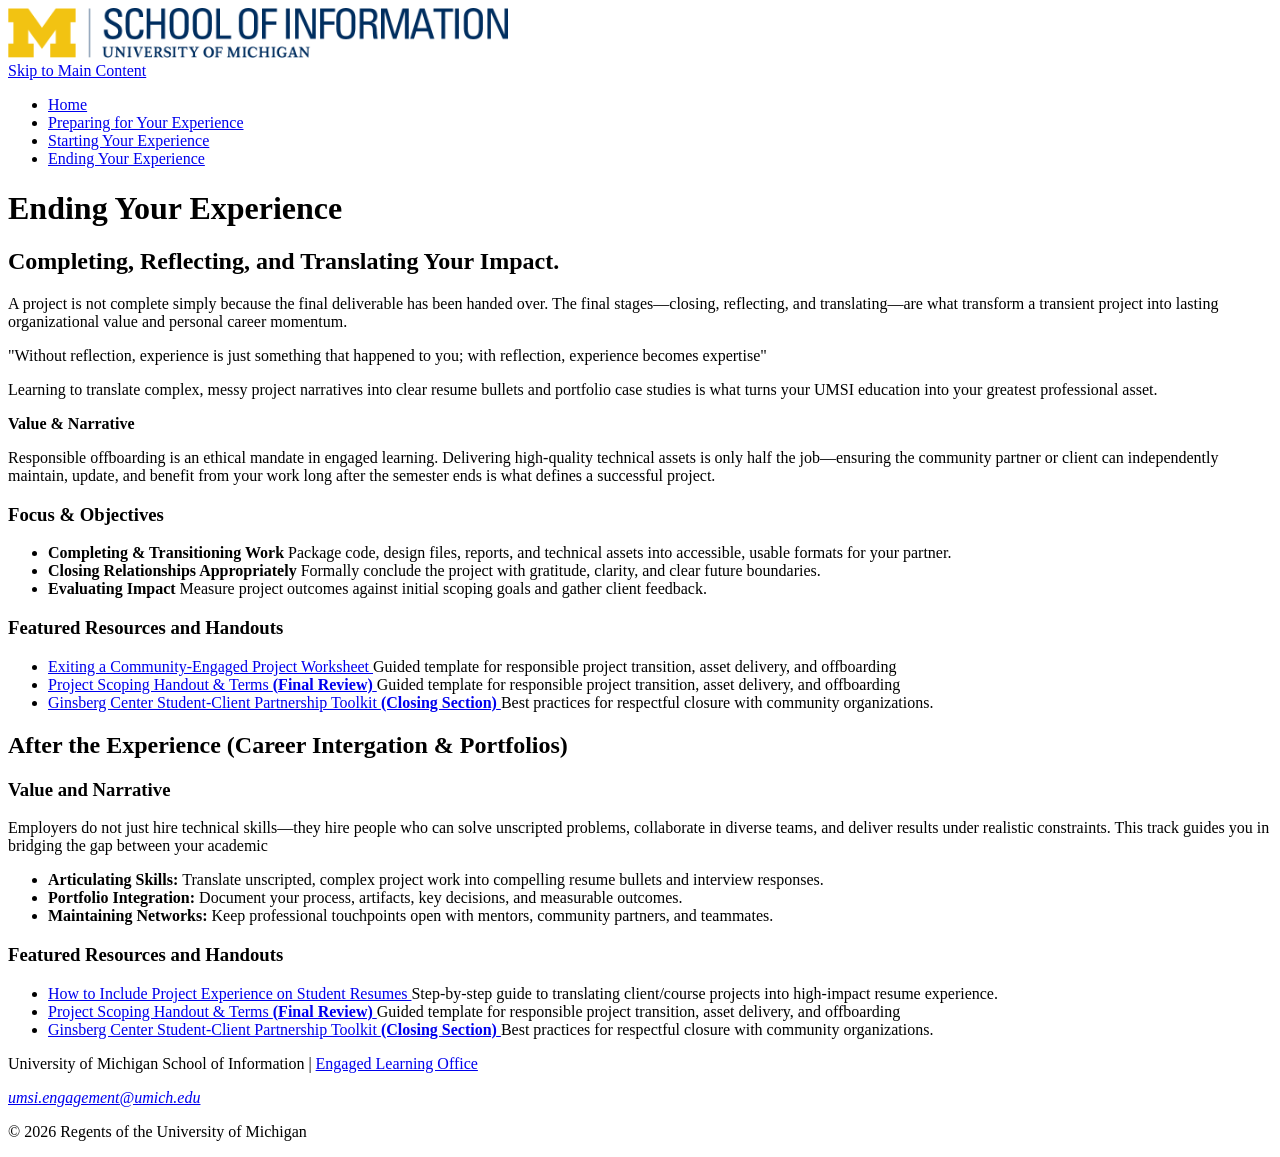
==== concluding.html @ faad4a5b "Add files via upload" ====
<!DOCTYPE html>
<html lang="en">
<head>
    <meta charset="UTF-8">
    <meta name="viewport" content="width=device-width, initial-scale=1.0">
    <title>Engaged Learning Resources | UMSI</title>
</head>

<body>
    <header>
        <img src="images/umsi_logo.png" alt="University of Michigan School of Information Logo" width="500">
        <nav>
            <a href="#main">Skip to Main Content</a>
            <ul>
                <li><a href="index.html">Home</a></li>
                <li><a href="prep.html">Preparing for Your Experience</a></li>
                <li><a href="start.html">Starting Your Experience</a></li>
                <li><a href="concluding.html">Ending Your Experience</a></li>
            </ul>
        </nav>
        <h1>Ending Your Experience</h1>
    </header>

    <main id="main">
        <section>
            <h2>Completing, Reflecting, and Translating Your Impact.</h2>
            <p>
                A project is not complete simply because the final deliverable has been handed over.
                The final stages—closing, reflecting, and translating—are what transform a transient project
                into lasting organizational value and personal career momentum.
            </p>
            <p>
                "Without reflection, experience is just something that happened to you;
                with reflection, experience becomes expertise"
            </p>
            <p>
                 Learning to translate complex, messy project narratives into clear resume bullets
                and portfolio case studies
                is what turns your UMSI education into your greatest professional asset.
            </p>

              <!--   <iframe width="560" height="315" src="https://www.youtube.com/embed/xrPzUm0KqUE" title="School of Information Video" frameborder="0" ></iframe>
      Note: this iframe might cause an Axe ARIA error - that's not on you that's on YouTube! -->
        </section>
<div class = "different_tracks">
        <section id = "Track_A" class = "track_boxes">
            <p> <strong> Value & Narrative </strong></p>

            <p>
                Responsible offboarding is an ethical mandate in engaged learning.
                Delivering high-quality technical assets is only half the job—ensuring
                the community partner or client can independently maintain, update, and
                benefit from your work long after the semester ends is what defines a successful project.
            </p>

            <h3> Focus  & Objectives </h3>
                <ul>

                    <li> <strong>Completing & Transitioning Work</strong>
                        Package code, design files, reports, and technical assets into accessible, usable formats for your partner.
                    </li>
                    <li> <strong>Closing Relationships Appropriately</strong>
                        Formally conclude the project with gratitude, clarity, and clear future boundaries.
                    </li>
                    <li> <strong>Evaluating Impact</strong>
                        Measure project outcomes against initial scoping goals and gather client feedback.
                    </li>
                </ul>
            <h3>Featured Resources and Handouts</h3>

            <ul>
                <li> <a href = "https://docs.google.com/document/d/1-gfg_EZ3T8pa3T0a130Qvtpl1bYoLOVEHSNpGHcJtFA/edit?usp=drive_link">
                    Exiting a Community-Engaged Project Worksheet </a>
                    Guided template for responsible project transition, asset delivery, and offboarding
                </li>

                 <li> <a href = "https://docs.google.com/document/d/1TrEDolwmOIlXgYgAP9VvlOGoYOwFfe6KxzZOgZSVYVw/edit?usp=drive_link">
                    Project Scoping Handout & Terms <strong> (Final Review)</strong> </a>
                    Guided template for responsible project transition, asset delivery, and offboarding
                </li>


                    <li> <a href = "https://ginsberg.umich.edu/article/campus-community-partnerships-toolkit">
                    Ginsberg Center Student-Client Partnership Toolkit <strong> (Closing Section)</strong> </a>
                    Best practices for respectful closure with community organizations.
                </li>
            </ul>
        </section>
        <section id = "Track_B" class = "track_boxes">
            <!-- Can plan to separate Track A and Track B in two separate containers next to one another,
            might change and make these two sections in a single div containers-->
            <h2>After the Experience (Career Intergation & Portfolios) </h2>
            <h3> Value and Narrative</h3>
            <p>
            Employers do not just hire technical
                skills—they hire people who can solve unscripted problems,
                collaborate in diverse teams, and deliver results under realistic constraints.
                This track guides you in bridging the gap between your academic
            </p>
              <ul>
                <li><strong> Articulating Skills: </strong>
                    Translate unscripted, complex project work into compelling resume bullets and interview responses.
                </li>
                <li><strong>Portfolio Integration:</strong>
                    Document your process, artifacts, key decisions, and measurable outcomes.
                </li>
                  <li> <strong>Maintaining Networks:</strong>
                      Keep professional touchpoints open with mentors, community partners, and teammates.
                  </li>
            </ul>

            <h3>Featured Resources and Handouts</h3>

            <ul>
                <li> <a href = "https://docs.google.com/document/d/1mjyX6jgqXFrY7SFYaA3J2cTh1ZnHH0FKF5aUKfXzXKo/edit?tab=t.0">
                    How to Include Project Experience on Student Resumes </a>
                    Step-by-step guide to translating client/course projects into high-impact resume experience.
                </li>

                 <li> <a href = "https://docs.google.com/document/d/1TrEDolwmOIlXgYgAP9VvlOGoYOwFfe6KxzZOgZSVYVw/edit?usp=drive_link">
                    Project Scoping Handout & Terms <strong> (Final Review)</strong> </a>
                    Guided template for responsible project transition, asset delivery, and offboarding
                </li>


                    <li> <a href = "https://ginsberg.umich.edu/article/campus-community-partnerships-toolkit">
                    Ginsberg Center Student-Client Partnership Toolkit <strong> (Closing Section)</strong> </a>
                    Best practices for respectful closure with community organizations.
                </li>
            </ul>


        </section>
 </div>
         <section id="faculty_hot_link">
        </section>
    </main>

<footer>
      <div class = "footer-contaner">
      </div>
        <p>University of Michigan School of Information | <a href="https://www.si.umich.edu/programs/engaged-learning/about-engaged-learning-office">Engaged Learning Office </a></p>
      <address>
        <a href="mailto:umsi.engagement@umich.edu">umsi.engagement@umich.edu</a>
      </address>
      <p>&copy; 2026 Regents of the University of Michigan</p>


    </footer>
</body>
</html>
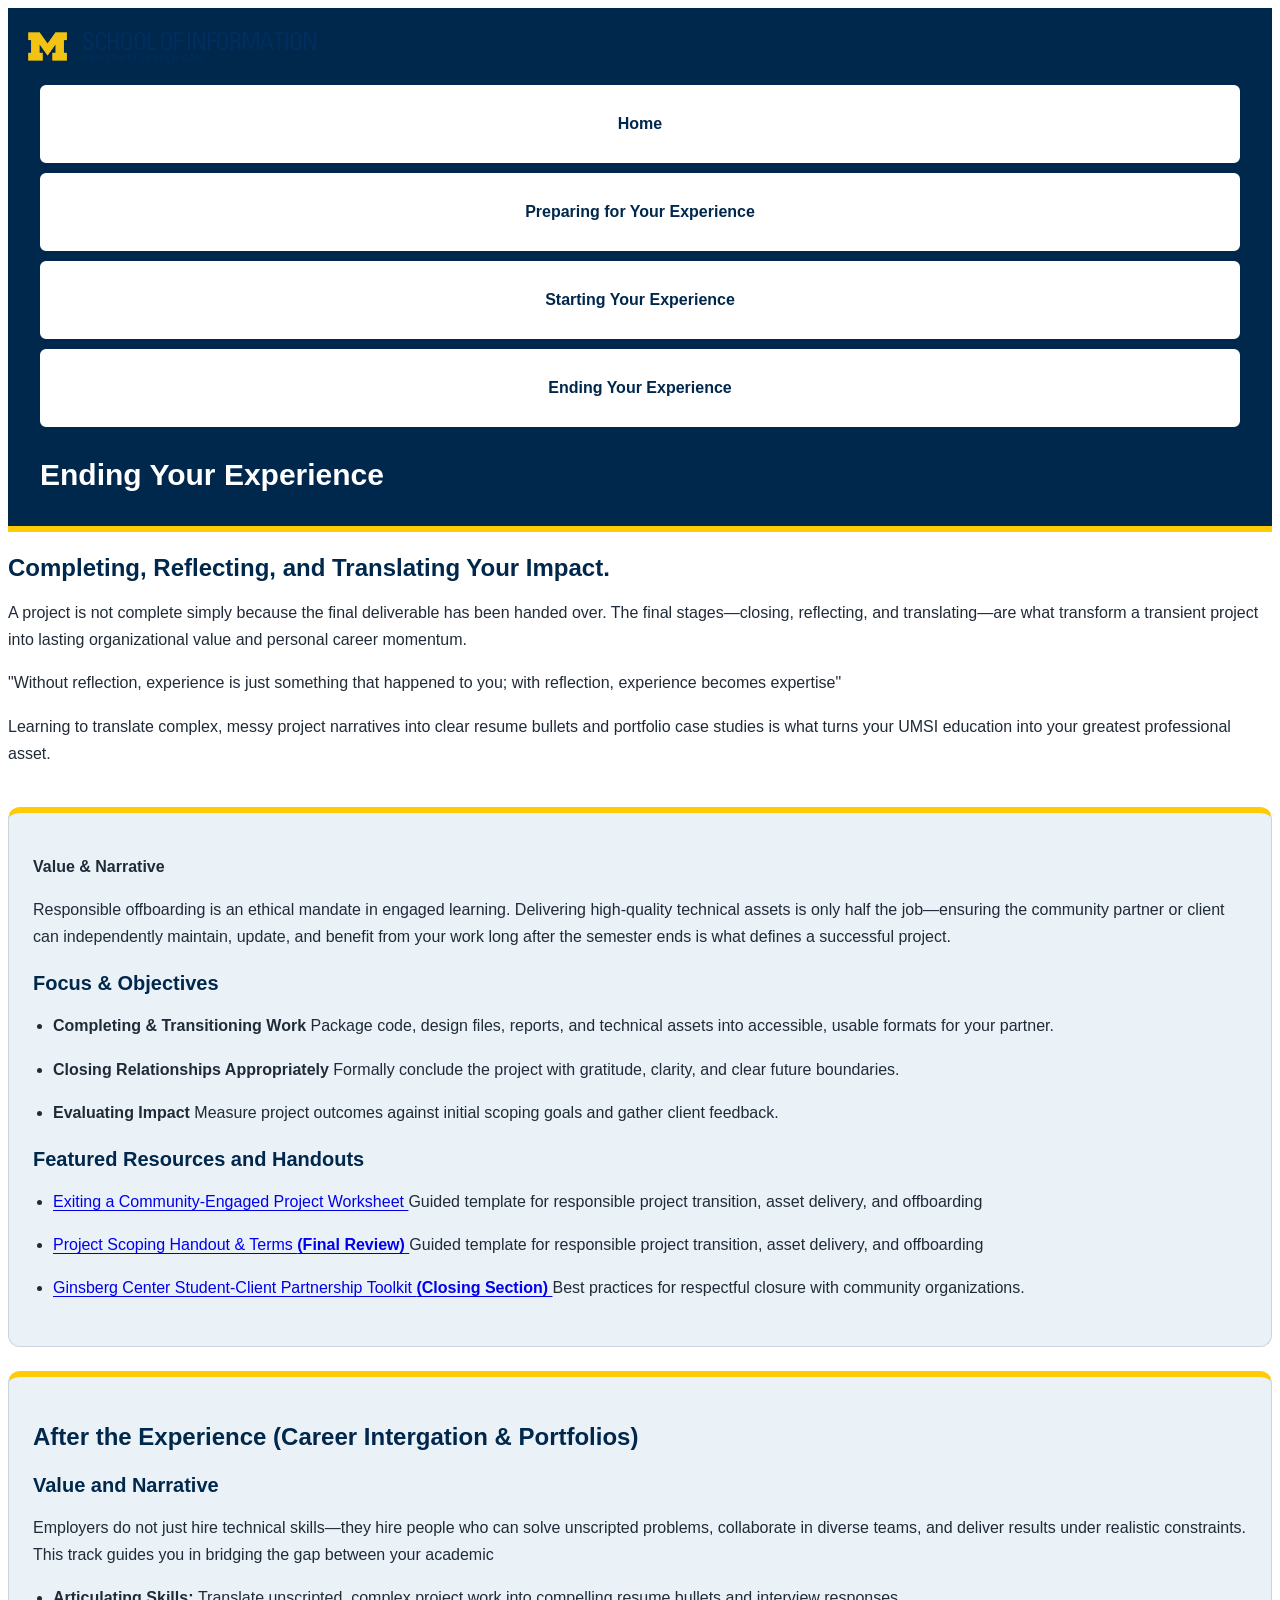
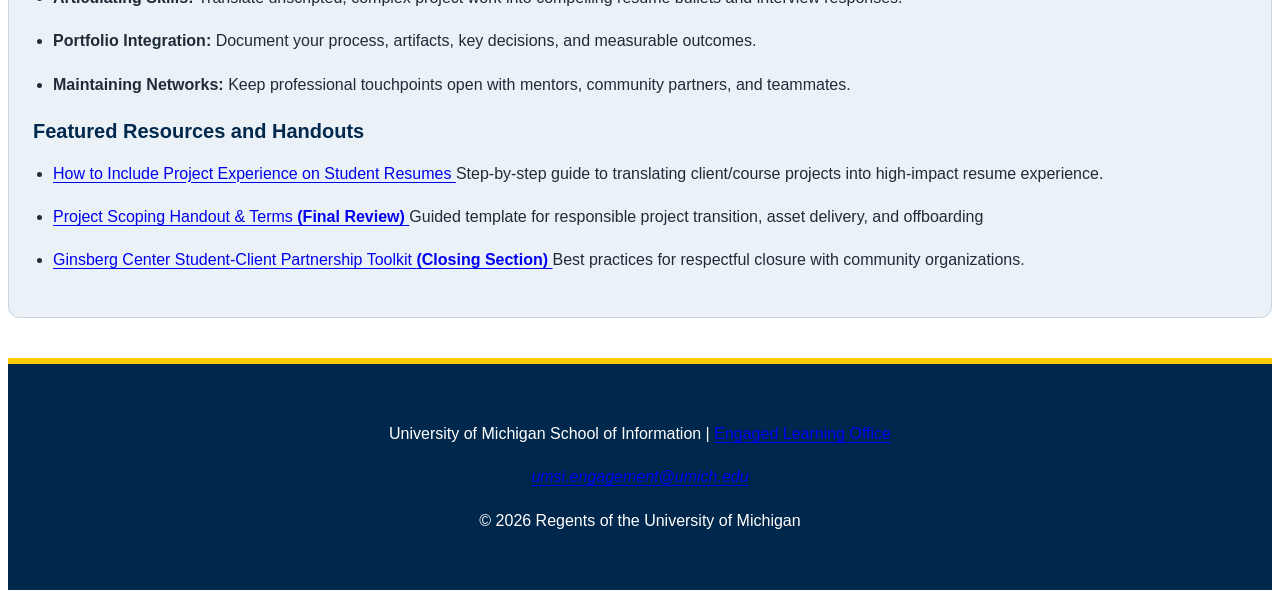
==== commit 8af9ff7e: "Add files via upload" ====
--- a/concluding.html
+++ b/concluding.html
@@ -4,6 +4,9 @@
     <meta charset="UTF-8">
     <meta name="viewport" content="width=device-width, initial-scale=1.0">
     <title>Engaged Learning Resources | UMSI</title>
+    <link rel="stylesheet" href="styles/html5reset.css">
+    <link rel="stylesheet" href="styles/style.css">
+
 </head>
 
 <body>
@@ -12,10 +15,10 @@
         <nav>
             <a href="#main">Skip to Main Content</a>
             <ul>
-                <li><a href="index.html">Home</a></li>
-                <li><a href="prep.html">Preparing for Your Experience</a></li>
-                <li><a href="start.html">Starting Your Experience</a></li>
-                <li><a href="concluding.html">Ending Your Experience</a></li>
+               <li><a href = "index.html" class= "nav-style"> Home</a></li>
+                <li><a href = "prep.html" class = "nav-style">Preparing for Your Experience</a></li>
+                 <li><a href = "start.html" class = "nav-style">Starting Your Experience</a></li>
+                 <li><a href = "concluding.html" class = "nav-style">Ending Your Experience</a></li>
             </ul>
         </nav>
         <h1>Ending Your Experience</h1>
--- a/styles/style.css
+++ b/styles/style.css
@@ -0,0 +1,288 @@
+
+body {
+    font-family: Arial;
+    font-size: 16px;
+    line-height: 1.7;
+    /* ref:
+    https://www.w3schools.com/css/css_text_spacing.asp
+    */
+    color: #202B38;
+    background-color:#FFFFFF;
+}
+
+
+section {
+    margin-bottom: 40px;
+}
+
+h1, h2, h3 {
+    line-height: 1.3;
+    font-weight: 700;
+}
+
+h1 {
+    font-size: 30px;
+    margin-bottom: 20px;
+}
+
+h2 {
+    font-size: 24px;
+    color: #00274C;
+    margin-bottom: 16px;
+}
+
+h3 {
+    font-size: 20px;
+    color: #00274C;
+    margin-bottom: 12px;
+}
+
+p {
+    margin-bottom: 16px;
+}
+
+strong {
+    font-weight: bold;
+}
+
+ul, ol {
+    padding-left: 24px;
+    margin-bottom: 20px;
+}
+
+li {
+    margin-bottom: 10px;
+}
+
+
+a {
+    color: #00000;
+    text-decoration: underline;
+    text-underline-offset: 3px;
+}
+
+a:hover {
+    color: #001B36;
+}
+
+
+
+a[href="#main"] {
+        /*attritbute selector ref link:
+        https://developer.mozilla.org/en-US/docs/Web/CSS/Reference/Selectors/Attribute_selectors
+        */
+    position: absolute;
+    top: -160px;
+    left: 16px;
+    z-index: 1000;
+
+    background-color: #FFCB05;
+    color: #00274C;
+
+    padding: 16px 20px;
+    font-weight: 700;
+    border: 2px solid #00274C;
+    border-radius: 6px;
+}
+
+a[href="#main"]:focus {
+    top: 16px;
+}
+
+
+header {
+    background-color: #00274C;
+    color: #FFFFFF;
+    padding: 24px 20px 32px;
+    border-bottom: 6px solid #FFCB05;
+}
+
+header img {
+    display: block;
+    width: 100%;
+    max-width: 288px;
+    height: auto;
+    margin-bottom: 24px;
+}
+
+header h1 {
+    max-width: 1200px;
+    margin: 28px auto 0;
+    color: #FFFFFF;
+}
+
+
+nav {
+    max-width: 1200px;
+    margin: 0 auto;
+}
+
+nav ul {
+    display: grid;
+    grid-template-columns: repeat;
+    gap: 10px;
+    padding: 0;
+    margin: 0;
+    list-style: none;
+}
+
+nav li {
+    margin: 0;
+}
+
+nav .nav-style {
+    display: flex;
+    align-items: center;
+    justify-content: center;
+
+    min-height: 48px;
+    padding: 13px 16px;
+
+    background-color: #FFFFFF;
+    color: #00274C;
+
+    border: 2px solid #FFFFFF;
+    border-radius: 6px;
+
+    font-weight: 700;
+    text-align: center;
+    text-decoration: none;
+}
+
+nav a:focus-visible {
+    outline: 3px solid #FFCB05;
+    outline-offset: 3px;
+}
+
+article {
+    background-color:#F4F6F8;
+    border: 1px solid #CBD5DF;
+    border-top: 5px solid #FFCB05;
+    border-radius: 12px;
+
+    padding: 24px;
+    min-width: 0;
+}
+
+article h3 {
+    margin-top: 0;
+}
+
+article p {
+    margin-bottom: 16px;
+}
+
+article ul,
+article ol {
+    margin-bottom: 0;
+}
+
+article a {
+    font-weight: 700;
+}
+
+
+.different_tracks {
+    display: grid;
+
+    grid-template-columns: repeat(
+        auto-fit,
+    );
+
+    gap: 24px;
+    align-items: start;
+    margin: 32px 0;
+}
+
+.track_boxes {
+    background-color:#EAF2F8;
+    border: 1px solid #CBD5DF;
+    border-top: 6px solid #FFCB05;
+
+    border-radius: 12px;
+    padding: 24px;
+    margin: 0;
+    min-width: 0;
+}
+
+.track_boxes h2,
+.track_boxes h3 {
+    margin-top: 20px;
+}
+
+.track_boxes ul {
+    padding-left: 20px;
+}
+
+.track_boxes li {
+    margin-bottom: 16px;
+}
+
+
+iframe {
+    display: block;
+    width: 100%;
+    max-width: 800px;
+    aspect-ratio: 16 / 9;
+    height: auto;
+    border: 0;
+    border-radius: 8px;
+    margin: 24px 0;
+}
+
+
+
+
+table {
+    width: 100%;
+    border-collapse: collapse;
+    margin: 24px 0;
+    font-size: 15px;
+}
+
+th, td {
+    padding: 14px;
+    border: 1px solid #CBD5DF;
+    text-align: left;
+    vertical-align: top;
+    overflow-wrap: anywhere;
+}
+
+th {
+    background-color: #00274C;
+    color: #FFFFFF;
+    font-weight: 700;
+}
+
+tbody tr:nth-child(even) {
+    background-color:  #EAF2F8;
+}
+
+.border_01 {
+    table-layout: fixed;
+}
+
+
+aside {
+    background-color: #EAF2F8;
+    border-left: 6px solid #FFCB05;
+    border-radius: 8px;
+    padding: 24px;
+    margin: 32px 0;
+}
+
+aside h2 {
+    margin-bottom: 12px;
+}
+
+aside a {
+    font-weight: 700;
+}
+
+footer {
+    background-color: #00274C;
+    color: #FFFFFF;
+    padding: 40px 20px;
+    border-top: 6px solid #FFCB05;
+    text-align: center;
+}
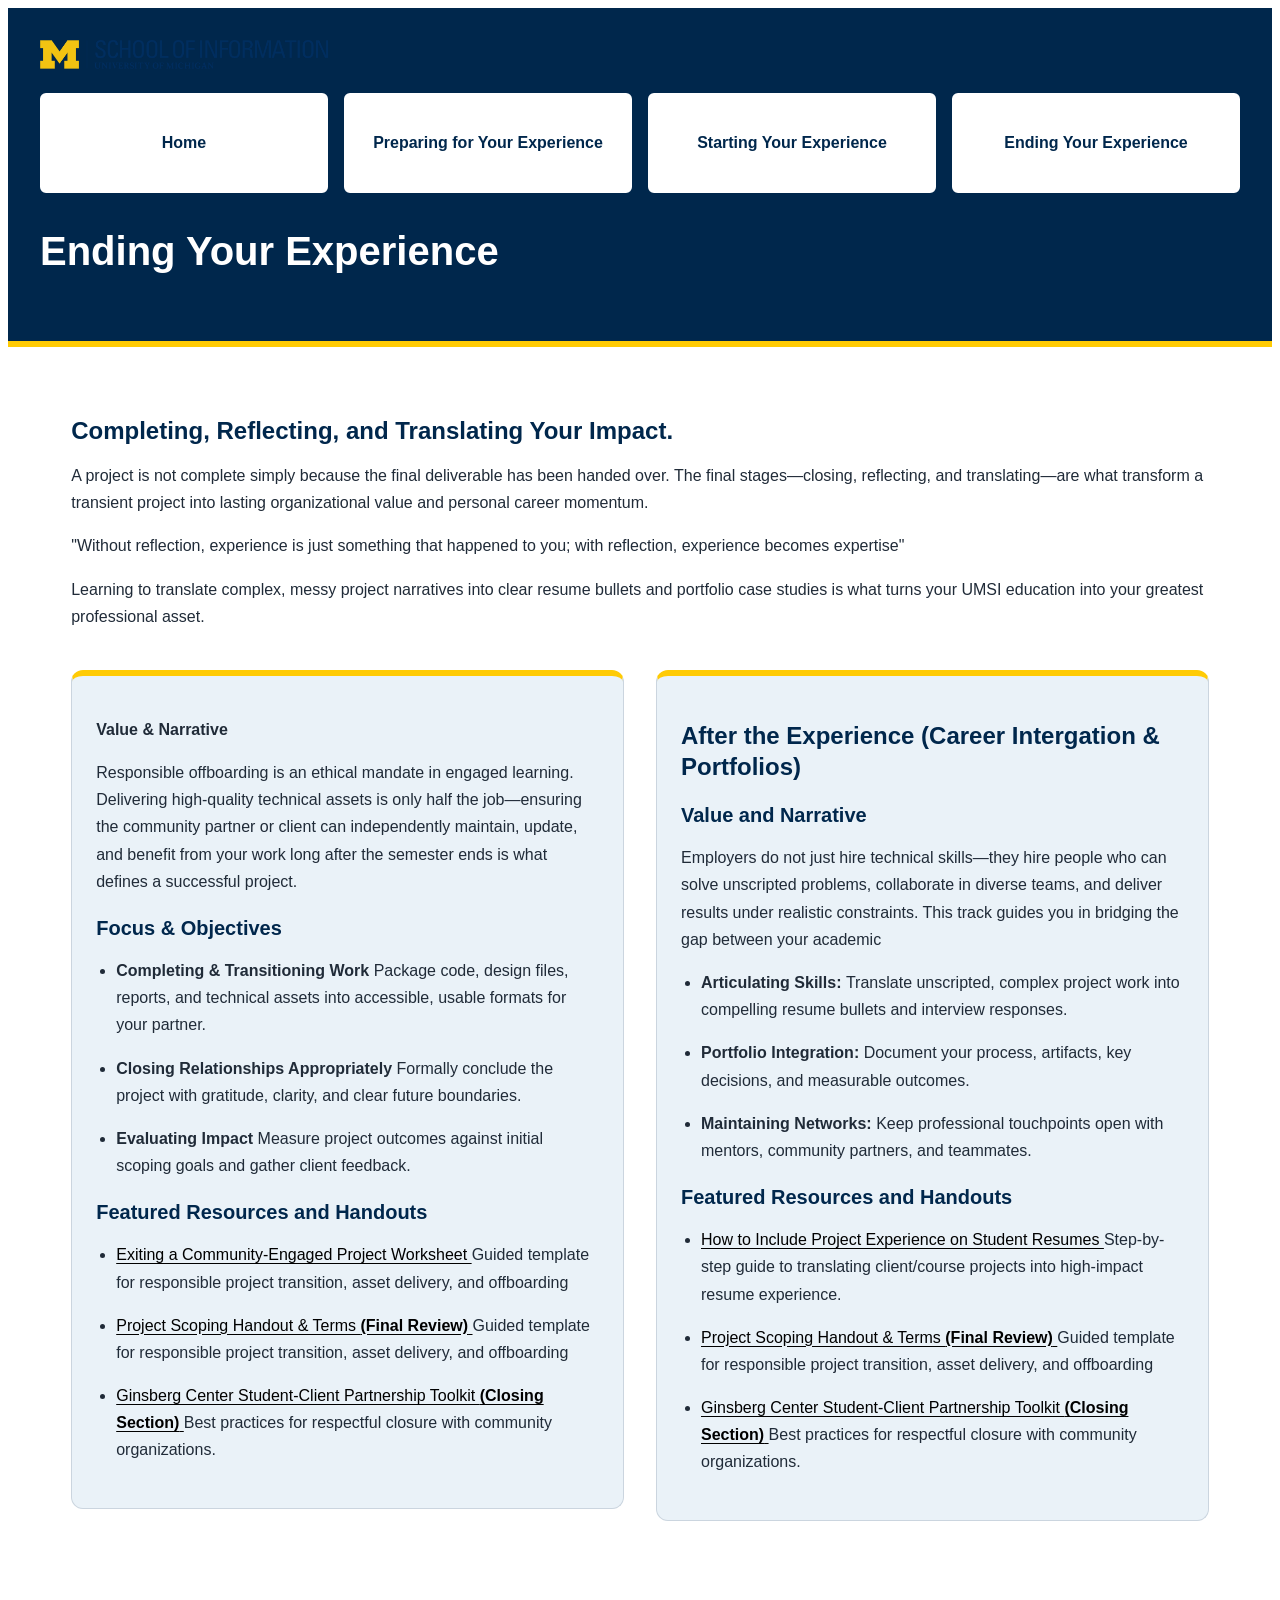
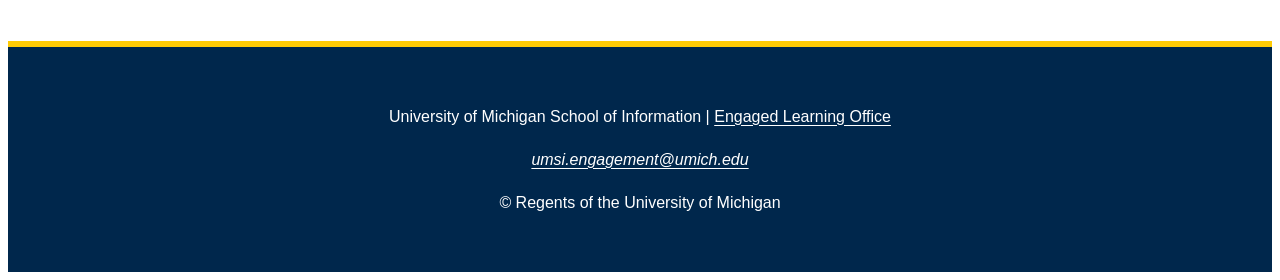
==== commit a157e094: "Add files via upload" ====
--- a/concluding.html
+++ b/concluding.html
@@ -6,7 +6,7 @@
     <title>Engaged Learning Resources | UMSI</title>
     <link rel="stylesheet" href="styles/html5reset.css">
     <link rel="stylesheet" href="styles/style.css">
-
+    <script src="scripts/script.js"></script>
 </head>
 
 <body>
@@ -146,8 +146,10 @@
       <address>
         <a href="mailto:umsi.engagement@umich.edu">umsi.engagement@umich.edu</a>
       </address>
-      <p>&copy; 2026 Regents of the University of Michigan</p>
-
+        <p>
+            &copy; <span class="current_year"></span>
+            Regents of the University of Michigan
+        </p>
 
     </footer>
 </body>
--- a/styles/style.css
+++ b/styles/style.css
@@ -1,11 +1,27 @@
+/* reference for coding principles we didn't go over in class or readings:
+- clamp: https://www.w3schools.com/cssref/func_clamp.php
+- root: https://developer.mozilla.org/en-US/docs/Web/CSS/Reference/Selectors/:root
+honestly everything i used is in this big css guide here:
+https://developer.mozilla.org/en-US/docs/Web/CSS
+*/
+:root {
+/* 16px per rem */
+--default_spacing: 1rem;
+--rename_later: 2rem;
+--default_line_height: 1.7;
+--bold_weight: 700;
+--fixed_spacing = 1rem;
+--white: #FFFFFF;
+--black: #000000;
+--maize: #00274C;
+
+}
+
 
 body {
     font-family: Arial;
     font-size: 16px;
     line-height: 1.7;
-    /* ref:
-    https://www.w3schools.com/css/css_text_spacing.asp
-    */
     color: #202B38;
     background-color:#FFFFFF;
 }
@@ -28,7 +44,7 @@
 h2 {
     font-size: 24px;
     color: #00274C;
-    margin-bottom: 16px;
+    margin-bottom: var(--default_spacing);
 }
 
 h3 {
@@ -38,7 +54,7 @@
 }
 
 p {
-    margin-bottom: 16px;
+    margin-bottom: var(--default_spacing);
 }
 
 strong {
@@ -56,28 +72,30 @@
 
 
 a {
-    color: #00000;
+    color: var(--black);
     text-decoration: underline;
     text-underline-offset: 3px;
 }
 
+
+
 a:hover {
-    color: #001B36;
+    color: #00274C;
 }
 
 
 
 a[href="#main"] {
-        /*attritbute selector ref link:
+        /*attritbute selector ref :
         https://developer.mozilla.org/en-US/docs/Web/CSS/Reference/Selectors/Attribute_selectors
         */
     position: absolute;
     top: -160px;
-    left: 16px;
+    left: var(--default_spacing);
     z-index: 1000;
 
     background-color: #FFCB05;
-    color: #00274C;
+    color: var(--maize);
 
     padding: 16px 20px;
     font-weight: 700;
@@ -86,7 +104,7 @@
 }
 
 a[href="#main"]:focus {
-    top: 16px;
+    top: var(--default_spacing);
 }
 
 
@@ -119,7 +137,6 @@
 
 nav ul {
     display: grid;
-    grid-template-columns: repeat;
     gap: 10px;
     padding: 0;
     margin: 0;
@@ -169,7 +186,7 @@
 }
 
 article p {
-    margin-bottom: 16px;
+    margin-bottom: var(--default_spacing);
 }
 
 article ul,
@@ -184,11 +201,6 @@
 
 .different_tracks {
     display: grid;
-
-    grid-template-columns: repeat(
-        auto-fit,
-    );
-
     gap: 24px;
     align-items: start;
     margin: 32px 0;
@@ -215,15 +227,20 @@
 }
 
 .track_boxes li {
-    margin-bottom: 16px;
-}
-
-
+    margin-bottom: var(--default_spacing);
+}
+
+
+.guidance_grid,
+.program_grid {
+    display: grid;
+    grid-template-columns: minmax(0, 1fr);
+    gap: 1.5rem;
+}
 iframe {
     display: block;
     width: 100%;
-    max-width: 800px;
-    aspect-ratio: 16 / 9;
+    max-width: 500px;
     height: auto;
     border: 0;
     border-radius: 8px;
@@ -279,6 +296,60 @@
     font-weight: 700;
 }
 
+
+
+
+.error-page {
+    text-align: center;
+    max-width: 50rem;
+    margin: 3rem auto;
+    padding: 2rem 1rem;
+}
+
+.error-number {
+    font-size: clamp(5rem, 15vw, 10rem);
+    font-weight: 700;
+    line-height: 1.1;
+    color: #00274C;
+}
+
+.error-page h1 {
+    font-size: clamp(1.75rem, 4vw, 2.5rem);
+    color: #00274C;
+}
+
+.error-page p {
+    margin-bottom: 2rem;
+}
+
+.home-button {
+    display: inline-block;
+    padding: 1rem 2rem;
+    background-color: #00274C;
+    color: #FFFFFF;
+    font-weight: 700;
+    border-radius: 0.5rem;
+    text-decoration: none;
+    margin-bottom: 2rem;
+}
+
+.home-button:hover,
+.home-button:focus-visible {
+    background-color: #001B36;
+    color: #FFFFFF;
+    text-decoration: underline;
+}
+
+.home-button:focus-visible {
+    outline: 3px solid #FFCB05;
+    outline-offset: 3px;
+}
+
+/*
+Reference:
+https://www.w3schools.com/cssref/func_clamp.php
+*/
+
 footer {
     background-color: #00274C;
     color: #FFFFFF;
@@ -286,3 +357,51 @@
     border-top: 6px solid #FFCB05;
     text-align: center;
 }
+
+footer a {
+color: var(--white);
+}
+
+footer a:hover {
+color:#FFCB05;
+}
+
+@media (min-width: 1024px){
+
+main{
+width: 90%;
+max-width: 1200px;
+margin: 0 auto;
+padding: 3rem 0 5rem;
+}
+
+header{
+padding: 2rem;
+}
+
+header h1{
+font-size: 2.5rem;
+margin: 2rem auto;
+}
+
+nav ul {
+grid-template-columns: repeat(4, 1fr);
+gap: var(--default_spacing);
+}
+
+nav .nav-style {
+padding: 1rem;
+min-height: 4rem;
+
+}
+.different_tracks{
+display: grid;
+grid-template-columns: repeat(2, 2fr);
+gap: 2rem;
+}
+.guidance_grid, .program_grid {
+ grid-template-columns: repeat(3, minmax(0, 1fr));
+    }
+
+
+}
